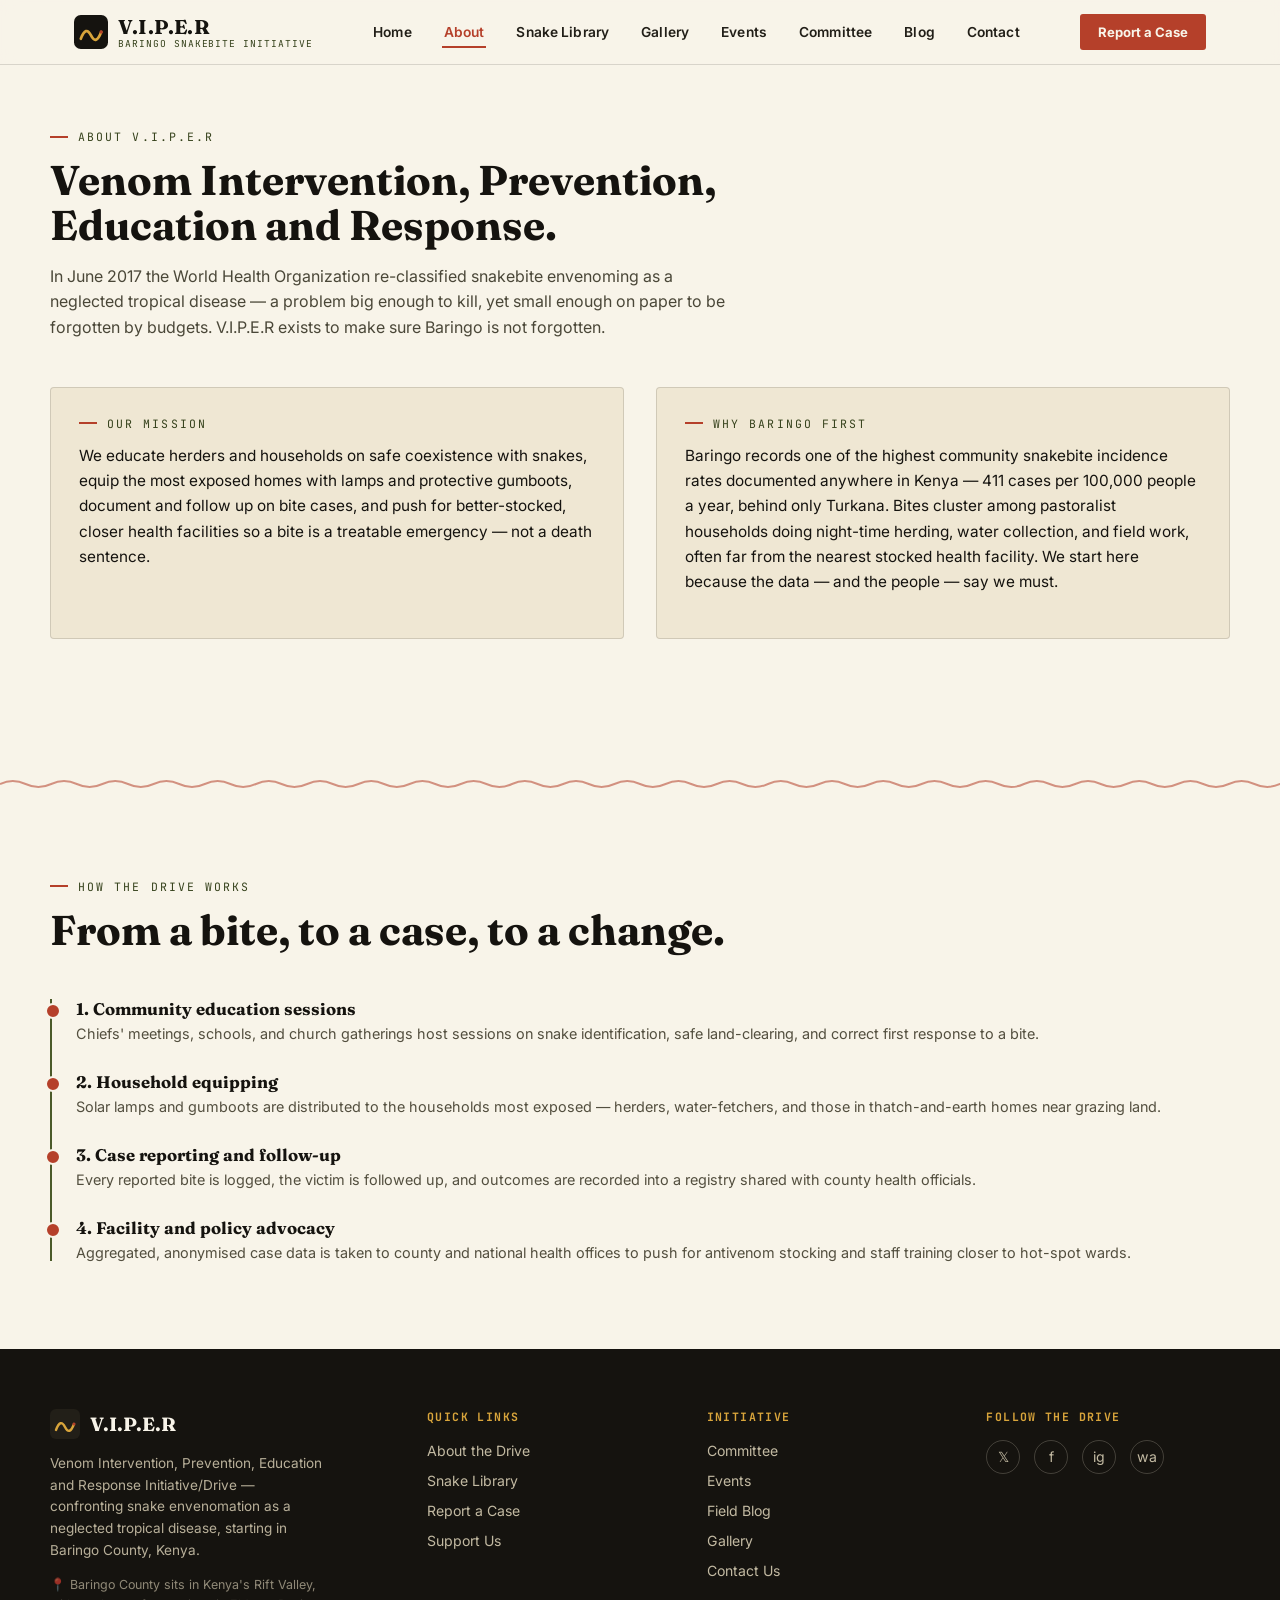
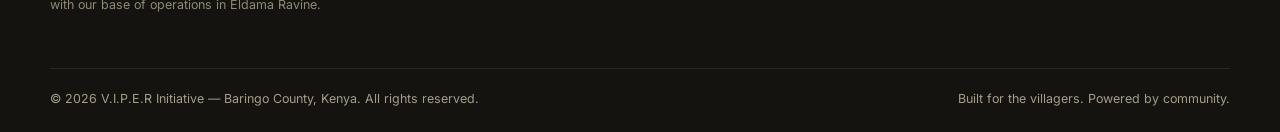
==== about.html @ d28b0827 "Add files via upload" ====
<!DOCTYPE html>
<html lang="en">
<head>
<meta charset="UTF-8">
<meta name="viewport" content="width=device-width, initial-scale=1.0">
<title>About — V.I.P.E.R | Venom Intervention, Prevention, Education and Response</title>
<link rel="icon" href="data:image/svg+xml,%3Csvg xmlns='http://www.w3.org/2000/svg' viewBox='0 0 100 100'%3E%3Crect width='100' height='100' rx='20' fill='%231C1A14'/%3E%3Cpath d='M20 70 Q35 30 50 60 Q65 90 80 50' stroke='%23D9A53B' stroke-width='8' fill='none' stroke-linecap='round'/%3E%3Ccircle cx='80' cy='50' r='5' fill='%23B5402A'/%3E%3C/svg%3E">
<link rel="preconnect" href="https://fonts.googleapis.com">
<link rel="preconnect" href="https://fonts.gstatic.com" crossorigin>
<link href="https://fonts.googleapis.com/css2?family=Fraunces:ital,opsz,wght@0,9..144,400;0,9..144,600;0,9..144,700;0,9..144,900;1,9..144,500&family=Inter:wght@400;500;600;700;800&family=JetBrains+Mono:wght@400;500;600&display=swap" rel="stylesheet">
<link rel="stylesheet" href="styles.css">
</head>
<body>

<header class="site">
  <div class="nav-wrap">
    <a href="index.html" class="brand">
      <svg class="brand-mark" viewBox="0 0 100 100"><rect width="100" height="100" rx="20" fill="#15130F"/><path d="M20 70 Q35 30 50 60 Q65 90 80 50" stroke="#D9A53B" stroke-width="8" fill="none" stroke-linecap="round"/><circle cx="80" cy="50" r="5" fill="#B5402A"/></svg>
      <span>
        <span class="brand-text">V.I.P.E.R</span>
        <span class="brand-sub">Baringo Snakebite Initiative</span>
      </span>
    </a>
    <nav class="primary" id="primaryNav">
      <a href="index.html">Home</a>
      <a href="about.html" class="active">About</a>
      <a href="learn.html">Snake Library</a>
      <a href="gallery.html">Gallery</a>
      <a href="events.html">Events</a>
      <a href="committee.html">Committee</a>
      <a href="blog.html">Blog</a>
      <a href="contact.html">Contact</a>
    </nav>
    <a href="report.html" class="cta-pill header-cta">Report a Case</a>
    <button class="burger" id="burgerBtn" aria-label="Toggle menu" aria-expanded="false">
      <span></span><span></span><span></span>
    </button>
  </div>
</header>

<div class="mobile-menu" id="mobileMenu">
  <nav>
    <a href="index.html">Home</a>
    <a href="about.html" class="active">About</a>
    <a href="learn.html">Snake Library</a>
    <a href="gallery.html">Gallery</a>
    <a href="events.html">Events</a>
    <a href="committee.html">Committee</a>
    <a href="blog.html">Blog</a>
    <a href="support.html">Support Us</a>
    <a href="contact.html">Contact</a>
  </nav>
  <a href="report.html" class="cta-pill">Report a Case</a>
</div>

<main id="app"></main>

<footer>
  <div class="footer-grid">
    <div>
      <div class="footer-brand">
        <svg width="30" height="30" viewBox="0 0 100 100"><rect width="100" height="100" rx="20" fill="#221F18"/><path d="M20 70 Q35 30 50 60 Q65 90 80 50" stroke="#D9A53B" stroke-width="8" fill="none" stroke-linecap="round"/><circle cx="80" cy="50" r="5" fill="#B5402A"/></svg>
        <span>V.I.P.E.R</span>
      </div>
      <p style="font-size:0.85rem; line-height:1.6; max-width:280px; opacity:0.8;">Venom Intervention, Prevention, Education and Response Initiative/Drive — confronting snake envenomation as a neglected tropical disease, starting in Baringo County, Kenya.</p>
      <p style="font-size:0.78rem; line-height:1.6; max-width:280px; opacity:0.6; margin-top:10px;">📍 Baringo County sits in Kenya's Rift Valley, with our base of operations in Eldama Ravine.</p>
    </div>
    <div>
      <h5>Quick Links</h5>
      <ul>
        <li><a href="about.html">About the Drive</a></li>
        <li><a href="learn.html">Snake Library</a></li>
        <li><a href="report.html">Report a Case</a></li>
        <li><a href="support.html">Support Us</a></li>
      </ul>
    </div>
    <div>
      <h5>Initiative</h5>
      <ul>
        <li><a href="committee.html">Committee</a></li>
        <li><a href="events.html">Events</a></li>
        <li><a href="blog.html">Field Blog</a></li>
        <li><a href="gallery.html">Gallery</a></li>
        <li><a href="contact.html">Contact Us</a></li>
      </ul>
    </div>
    <div>
      <h5>Follow the Drive</h5>
      <div class="socials">
        <a href="https://x.com" target="_blank" rel="noopener" aria-label="X / Twitter">𝕏</a>
        <a href="https://facebook.com" target="_blank" rel="noopener" aria-label="Facebook">f</a>
        <a href="https://instagram.com" target="_blank" rel="noopener" aria-label="Instagram">ig</a>
        <a href="https://wa.me/254700000000" target="_blank" rel="noopener" aria-label="WhatsApp">wa</a>
      </div>
    </div>
  </div>
  <div class="footer-bottom">
    <span>© 2026 V.I.P.E.R Initiative — Baringo County, Kenya. All rights reserved.</span>
    <span>Built for the villagers. Powered by community.</span>
  </div>
</footer>

<div id="loginOverlay">
  <div class="admin-panel" style="max-width:380px;">
    <div class="admin-head">
      <h3>Admin Login</h3>
      <button class="admin-close" id="loginCloseBtn">&times;</button>
    </div>
    <div class="admin-body">
      <div class="admin-row"><label>Username</label><input id="loginUser" type="text" autocomplete="username"></div>
      <div class="admin-row"><label>Password</label><input id="loginPass" type="password" autocomplete="current-password"></div>
      <p id="loginError" style="color:var(--rust); font-size:0.82rem; display:none;">Incorrect username or password.</p>
    </div>
    <div class="admin-actions">
      <button class="btn-solid" id="loginSubmitBtn">Log in</button>
    </div>
  </div>
</div>

<div id="adminOverlay">
  <div class="admin-panel" style="max-width:920px;">
    <div class="admin-head">
      <h3>VIPER Admin Dashboard</h3>
      <button class="admin-close" id="adminCloseBtn">&times;</button>
    </div>
    <div class="admin-tabs" id="adminTabs"></div>
    <p class="admin-hint">Edit a section below and save it — changes apply immediately across the live site.</p>
    <div class="admin-body" id="adminBody"></div>
    <div class="admin-actions">
      <button class="btn-solid olive" id="adminResetAllBtn" type="button">Reset all content to defaults</button>
    </div>
  </div>
</div>
<div class="admin-toast" id="adminToast">Saved.</div>

<script src="common.js"></script>
<script>runPage(pageAbout);</script>
</body>
</html>
---- styles.css ----
:root{
  --ink:#15130F;
  --ink-soft:#221F18;
  --olive:#4B5A2A;
  --olive-deep:#36421C;
  --venom:#D9A53B;
  --venom-bright:#EFC25C;
  --rust:#B5402A;
  --sand:#EFE7D3;
  --sand-dim:#E1D7BC;
  --paper:#F8F4E9;
  --line:rgba(21,19,15,0.14);
  --font-display:'Fraunces', serif;
  --font-body:'Inter', sans-serif;
  --font-mono:'JetBrains Mono', monospace;
  --radius:2px;
}
*{box-sizing:border-box;}
html{scroll-behavior:smooth;}
body{
  margin:0;
  font-family:var(--font-body);
  background:var(--paper);
  color:var(--ink);
  -webkit-font-smoothing:antialiased;
}
@media (prefers-reduced-motion: reduce){
  *{animation-duration:0.01ms !important; transition-duration:0.01ms !important; scroll-behavior:auto !important;}
}
a{color:inherit; text-decoration:none;}
img{max-width:100%; display:block;}
button{font-family:inherit; cursor:pointer;}
:focus-visible{outline:3px solid var(--venom); outline-offset:2px;}

.eyebrow{
  font-family:var(--font-mono);
  font-size:0.72rem;
  letter-spacing:0.18em;
  text-transform:uppercase;
  color:var(--olive-deep);
  display:flex;
  align-items:center;
  gap:10px;
}
.eyebrow::before{
  content:'';
  width:18px; height:2px;
  background:var(--rust);
  display:inline-block;
}

/* ===== Scale divider signature element ===== */
.scaleline{ width:100%; height:14px; display:block; overflow:hidden; }
.scaleline svg{width:100%; height:100%; display:block;}

/* ===== Header ===== */
header.site{
  position:sticky; top:0; z-index:500;
  background:rgba(248,244,233,0.92);
  backdrop-filter:blur(8px);
  border-bottom:1px solid var(--line);
}
.nav-wrap{
  max-width:1180px; margin:0 auto;
  display:flex; align-items:center; justify-content:space-between;
  padding:14px 24px;
}
.brand{display:flex; align-items:center; gap:10px;}
.brand-mark{width:34px; height:34px;}
.brand-text{font-family:var(--font-display); font-weight:700; font-size:1.25rem; letter-spacing:0.01em;}
.brand-sub{font-family:var(--font-mono); font-size:0.6rem; letter-spacing:0.1em; color:var(--olive-deep); text-transform:uppercase; display:block; margin-top:-2px;}

nav.primary{display:flex; gap:28px;}
nav.primary a{
  font-size:0.86rem; font-weight:600; letter-spacing:0.01em;
  padding:6px 2px; position:relative; color:var(--ink-soft);
}
nav.primary a::after{
  content:''; position:absolute; left:0; bottom:-2px; height:2px; width:0%;
  background:var(--rust); transition:width 0.25s ease;
}
nav.primary a.active{color:var(--rust);}
nav.primary a.active::after, nav.primary a:hover::after{width:100%;}

.cta-pill{
  background:var(--rust); color:var(--paper);
  font-weight:700; font-size:0.82rem;
  padding:10px 18px; border-radius:3px;
  border:none; display:inline-block;
}
.cta-pill:hover{background:#8e3120;}

/* Hamburger -> three lines toggle */
.burger{
  display:none; flex-direction:column; justify-content:center; gap:5px;
  width:38px; height:38px; background:none; border:none; padding:0;
}
.burger span{
  display:block; height:2.5px; width:100%; background:var(--ink);
  transition:transform 0.3s ease, opacity 0.3s ease;
}
.burger.open span:nth-child(1){transform:translateY(7.5px) rotate(45deg);}
.burger.open span:nth-child(2){opacity:0;}
.burger.open span:nth-child(3){transform:translateY(-7.5px) rotate(-45deg);}

.mobile-menu{
  display:block;
  position:fixed; inset:0; top:64px; z-index:400;
  background:var(--paper);
  transform:translateY(-12px); opacity:0; pointer-events:none; visibility:hidden;
  transition:transform 0.25s ease, opacity 0.25s ease, visibility 0.25s;
  overflow-y:auto;
}
.mobile-menu.open{transform:translateY(0); opacity:1; pointer-events:auto; visibility:visible;}
@media (min-width:861px){ .mobile-menu{ display:none; } }
.mobile-menu nav{display:flex; flex-direction:column; padding:18px 24px;}
.mobile-menu nav a{
  font-family:var(--font-display); font-size:1.6rem; font-weight:600;
  padding:16px 0; border-bottom:1px solid var(--line); display:block;
}
.mobile-menu nav a.active{color:var(--rust);}
.mobile-menu .cta-pill{margin:24px; text-align:center;}

@media (max-width:860px){
  nav.primary{display:none;}
  .burger{display:flex;}
  .header-cta{display:none;}
}

/* ===== Layout ===== */
main{display:block;}
section{padding:88px 24px;}
.wrap{max-width:1180px; margin:0 auto;}

.hero{
  background:var(--ink);
  color:var(--sand);
  position:relative;
  overflow:hidden;
  padding-top:72px;
}
.hero::before{
  content:'';
  position:absolute; inset:0;
  background-image: radial-gradient(circle at 85% 20%, rgba(217,165,59,0.16), transparent 45%),
                     radial-gradient(circle at 10% 90%, rgba(181,64,42,0.18), transparent 40%);
  pointer-events:none;
}
.hero-grid{
  position:relative; z-index:2;
  display:grid; grid-template-columns:1.15fr 0.85fr; gap:48px; align-items:center;
}
@media (max-width:900px){.hero-grid{grid-template-columns:1fr;}}
.hero h1{
  font-family:var(--font-display); font-weight:900;
  font-size:clamp(2.4rem, 5.2vw, 4.1rem);
  line-height:1.02; margin:18px 0 22px; letter-spacing:-0.01em;
}
.hero h1 em{font-style:italic; color:var(--venom); font-weight:600;}
.hero p.lede{font-size:1.08rem; line-height:1.6; color:var(--sand-dim); max-width:560px; margin-bottom:32px;}
.hero-actions{display:flex; gap:14px; flex-wrap:wrap;}
.btn-ghost{
  border:1.5px solid var(--sand-dim); color:var(--sand);
  padding:12px 22px; border-radius:3px; font-weight:700; font-size:0.9rem; display:inline-block;
}
.btn-ghost:hover{border-color:var(--venom); color:var(--venom);}

.stat-card{
  background:var(--ink-soft); border:1px solid rgba(239,231,211,0.12);
  border-radius:4px; padding:30px; position:relative;
}
.stat-big{font-family:var(--font-display); font-weight:900; font-size:3.6rem; color:var(--venom-bright); line-height:1;}
.stat-cap{font-family:var(--font-mono); font-size:0.74rem; letter-spacing:0.04em; color:var(--sand-dim); margin-top:10px; line-height:1.5;}
.stat-foot{margin-top:22px; padding-top:18px; border-top:1px solid rgba(239,231,211,0.14); font-size:0.78rem; color:rgba(239,231,211,0.55);}

.section-head{max-width:680px; margin-bottom:46px;}
.section-head h2{font-family:var(--font-display); font-weight:700; font-size:clamp(1.9rem,3.4vw,2.6rem); margin:14px 0 10px; line-height:1.08;}
.section-head p{color:#4a4738; line-height:1.6; font-size:1rem;}

.panel{ background:var(--sand); border:1px solid var(--line); border-radius:4px; padding:28px; }

.grid-3{display:grid; grid-template-columns:repeat(3,1fr); gap:22px;}
.grid-2{display:grid; grid-template-columns:1fr 1fr; gap:32px;}
@media (max-width:860px){.grid-3{grid-template-columns:1fr;} .grid-2{grid-template-columns:1fr;}}

.card{
  background:var(--paper); border:1px solid var(--line); border-radius:4px; padding:26px;
  transition:transform 0.2s ease, box-shadow 0.2s ease;
}
.card:hover{transform:translateY(-3px); box-shadow:0 12px 28px rgba(21,19,15,0.08);}
.card h3{font-family:var(--font-display); font-size:1.2rem; margin:12px 0 8px;}
.card p{font-size:0.92rem; color:#534f3f; line-height:1.55;}
.tag{
  font-family:var(--font-mono); font-size:0.68rem; letter-spacing:0.08em; text-transform:uppercase;
  background:var(--olive); color:var(--paper); padding:4px 9px; border-radius:2px; display:inline-block;
}
.tag.rust{background:var(--rust);}
.tag.venom{background:var(--venom); color:var(--ink);}

section.olive{background:var(--olive-deep); color:var(--sand);}
section.olive .section-head p{color:rgba(239,231,211,0.78);}

.field{margin-bottom:18px; display:flex; flex-direction:column; gap:7px;}
.field label{font-size:0.82rem; font-weight:600;}
.field input, .field select, .field textarea{
  font-family:inherit; font-size:0.95rem; padding:12px 14px;
  border:1.5px solid var(--line); border-radius:3px; background:var(--paper); color:var(--ink);
}
.field input:focus, .field select:focus, .field textarea:focus{border-color:var(--venom);}
.btn-solid{
  background:var(--rust); color:var(--paper); border:none; font-weight:700;
  padding:13px 26px; border-radius:3px; font-size:0.92rem;
}
.btn-solid:hover{background:#8e3120;}
.btn-solid.olive{background:var(--olive);}
.btn-solid.olive:hover{background:var(--olive-deep);}
.form-note{font-size:0.8rem; color:#75705c; margin-top:14px;}
.success-msg{
  display:none; background:var(--olive); color:var(--paper); padding:14px 18px; border-radius:3px;
  font-size:0.88rem; margin-top:16px; font-weight:600;
}

.timeline{border-left:2px solid var(--olive); padding-left:24px; display:flex; flex-direction:column; gap:30px;}
.timeline .step{position:relative;}
.timeline .step::before{
  content:''; position:absolute; left:-31px; top:4px; width:12px; height:12px;
  border-radius:50%; background:var(--rust); border:2px solid var(--paper);
}
.timeline .step h4{font-family:var(--font-display); font-size:1.05rem; margin:0 0 6px;}
.timeline .step p{font-size:0.9rem; color:#534f3f; margin:0;}

.gallery-grid{display:grid; grid-template-columns:repeat(3,1fr); gap:14px;}
@media (max-width:860px){.gallery-grid{grid-template-columns:repeat(2,1fr);}}
.gallery-item{
  aspect-ratio:4/3; border-radius:4px; display:flex; align-items:center; justify-content:center;
  color:var(--paper); font-family:var(--font-mono); font-size:0.72rem; text-align:center; padding:10px;
  background-size:cover; background-position:center;
}

.blog-list{display:flex; flex-direction:column;}
.blog-item{display:grid; grid-template-columns:120px 1fr; gap:24px; padding:26px 0; border-bottom:1px solid var(--line);}
.blog-date{font-family:var(--font-mono); font-size:0.78rem; color:var(--rust);}
.blog-item h3{font-family:var(--font-display); font-size:1.25rem; margin:0 0 8px;}
.blog-item p{font-size:0.92rem; color:#534f3f; line-height:1.55; margin:0 0 10px;}
@media (max-width:600px){.blog-item{grid-template-columns:1fr;}}

.person-card{text-align:center;}
.avatar{
  width:84px; height:84px; border-radius:50%; margin:0 auto 14px;
  display:flex; align-items:center; justify-content:center;
  font-family:var(--font-display); font-weight:700; font-size:1.5rem; color:var(--paper);
}

.snake-illustration{
  width:100%; aspect-ratio:4/3; border-radius:4px; margin-bottom:14px;
  background:var(--sand); display:flex; align-items:center; justify-content:center; overflow:hidden;
}
.snake-illustration svg{width:80%; height:80%;}

.acc-trigger-solo{
  width:100%; display:flex; align-items:center; justify-content:space-between;
  background:var(--sand); border:1px solid var(--line); border-radius:6px; padding:20px 24px;
  font-family:var(--font-display); font-size:1.1rem; font-weight:600; color:var(--ink); text-align:left;
}
.acc-trigger-solo:hover{background:var(--sand-dim);}
.acc-trigger-solo.open .acc-caret{transform:rotate(180deg);}
.acc-panel-solo{max-height:0; overflow:hidden; transition:max-height 0.4s ease;}
.acc-panel-solo.open{max-height:2000px;}
.acc-caret{transition:transform 0.25s ease; color:var(--rust); font-size:1.1rem;}

.mpesa-box{
  background:var(--ink); color:var(--paper); border-radius:6px; padding:32px;
  display:flex; flex-wrap:wrap; gap:28px; align-items:center; justify-content:space-between;
}
.mpesa-number{font-family:var(--font-mono); font-size:1.8rem; font-weight:600; color:var(--venom-bright); letter-spacing:0.02em;}
.copy-btn{background:var(--venom); color:var(--ink); border:none; padding:10px 18px; border-radius:3px; font-weight:700; font-size:0.85rem;}

footer{background:var(--ink); color:var(--sand-dim); padding:60px 24px 26px;}
.footer-grid{display:grid; grid-template-columns:1.4fr 1fr 1fr 1fr; gap:36px; max-width:1180px; margin:0 auto;}
@media (max-width:860px){.footer-grid{grid-template-columns:1fr 1fr;}}
.footer-grid h5{font-family:var(--font-mono); font-size:0.72rem; letter-spacing:0.12em; text-transform:uppercase; color:var(--venom); margin:0 0 16px;}
.footer-grid ul{list-style:none; padding:0; margin:0; display:flex; flex-direction:column; gap:10px;}
.footer-grid a{font-size:0.88rem; opacity:0.85;}
.footer-grid a:hover{opacity:1; color:var(--venom-bright);}
.footer-brand{display:flex; align-items:center; gap:10px; margin-bottom:14px;}
.footer-brand span{font-family:var(--font-display); font-weight:700; font-size:1.2rem; color:var(--paper);}
.footer-bottom{
  max-width:1180px; margin:40px auto 0; padding-top:22px; border-top:1px solid rgba(239,231,211,0.14);
  display:flex; flex-wrap:wrap; gap:16px; justify-content:space-between; font-size:0.78rem; opacity:0.7;
}
.socials{display:flex; gap:14px;}
.socials a{width:34px; height:34px; border:1px solid rgba(239,231,211,0.25); border-radius:50%; display:flex; align-items:center; justify-content:center;}
.socials a:hover{border-color:var(--venom); color:var(--venom);}

.page{animation:fadein 0.35s ease;}
@keyframes fadein{from{opacity:0; transform:translateY(8px);} to{opacity:1; transform:translateY(0);}}

.severity-grid{display:flex; gap:10px; flex-wrap:wrap;}
.sev-opt{
  border:1.5px solid var(--line); padding:10px 16px; border-radius:30px; font-size:0.85rem; font-weight:600; cursor:pointer;
  background:var(--paper); display:inline-flex; align-items:center;
}
.sev-opt input{display:none;}
.sev-opt.checked{border-color:var(--rust); background:var(--rust); color:var(--paper);}

/* ===== Admin dashboard ===== */
#adminOverlay, #loginOverlay{
  position:fixed; inset:0; background:rgba(21,19,15,0.78); z-index:9000;
  display:none; align-items:center; justify-content:center; padding:24px;
  backdrop-filter:blur(3px);
}
#adminOverlay.open, #loginOverlay.open{display:flex;}
.admin-panel{
  background:var(--paper); width:min(880px,100%); max-height:88vh; overflow-y:auto;
  border-radius:6px; padding:0; box-shadow:0 30px 80px rgba(0,0,0,0.4);
}
.admin-head{
  display:flex; align-items:center; justify-content:space-between; padding:20px 26px;
  border-bottom:1px solid var(--line); position:sticky; top:0; background:var(--paper);
}
.admin-head h3{font-family:var(--font-display); margin:0; font-size:1.2rem;}
.admin-close{background:none; border:none; font-size:1.4rem; line-height:1;}
.admin-body{padding:24px 26px;}
.admin-section{margin-bottom:24px; padding-bottom:22px; border-bottom:1px dashed var(--line);}
.admin-section h4{font-family:var(--font-mono); font-size:0.78rem; text-transform:uppercase; letter-spacing:0.08em; color:var(--olive-deep); margin:0 0 12px;}
.admin-row{display:flex; flex-direction:column; gap:6px; margin-bottom:14px;}
.admin-row label{font-size:0.78rem; font-weight:600; color:#534f3f;}
.admin-row input, .admin-row textarea{
  font-family:inherit; padding:10px 12px; border:1.5px solid var(--line); border-radius:3px; font-size:0.9rem; background:#fff;
}
.admin-actions{display:flex; gap:12px; padding:18px 26px; border-top:1px solid var(--line); position:sticky; bottom:0; background:var(--paper);}
.admin-hint{font-size:0.78rem; color:#75705c; padding:0 26px 6px;}
.admin-tabs{display:flex; gap:6px; flex-wrap:wrap; padding:14px 26px 0; border-bottom:1px solid var(--line);}
.admin-tab{
  background:var(--sand); border:1px solid var(--line); border-bottom:none; border-radius:4px 4px 0 0;
  padding:8px 14px; font-size:0.78rem; font-weight:600; color:#534f3f; margin-bottom:-1px;
}
.admin-tab.active{background:var(--paper); color:var(--rust); border-color:var(--rust);}
.admin-subitem{
  border:1px solid var(--line); border-radius:4px; padding:16px; margin-bottom:14px; background:var(--sand);
}
.admin-remove{
  background:var(--rust); color:var(--paper); border:none; padding:7px 14px; border-radius:3px;
  font-size:0.78rem; font-weight:700; margin-top:4px;
}
.admin-remove:hover{background:#8e3120;}
.admin-toast{
  position:fixed; bottom:24px; right:24px; background:var(--olive); color:var(--paper);
  padding:12px 18px; border-radius:4px; font-size:0.85rem; font-weight:600; z-index:9100; display:none;
}
.kbd-tip{
  position:fixed; bottom:18px; left:18px; z-index:300; font-family:var(--font-mono); font-size:0.68rem;
  color:rgba(21,19,15,0.35); background:rgba(248,244,233,0.7); padding:4px 8px; border-radius:3px; pointer-events:none;
}
@media (max-width:700px){.kbd-tip{display:none;}}
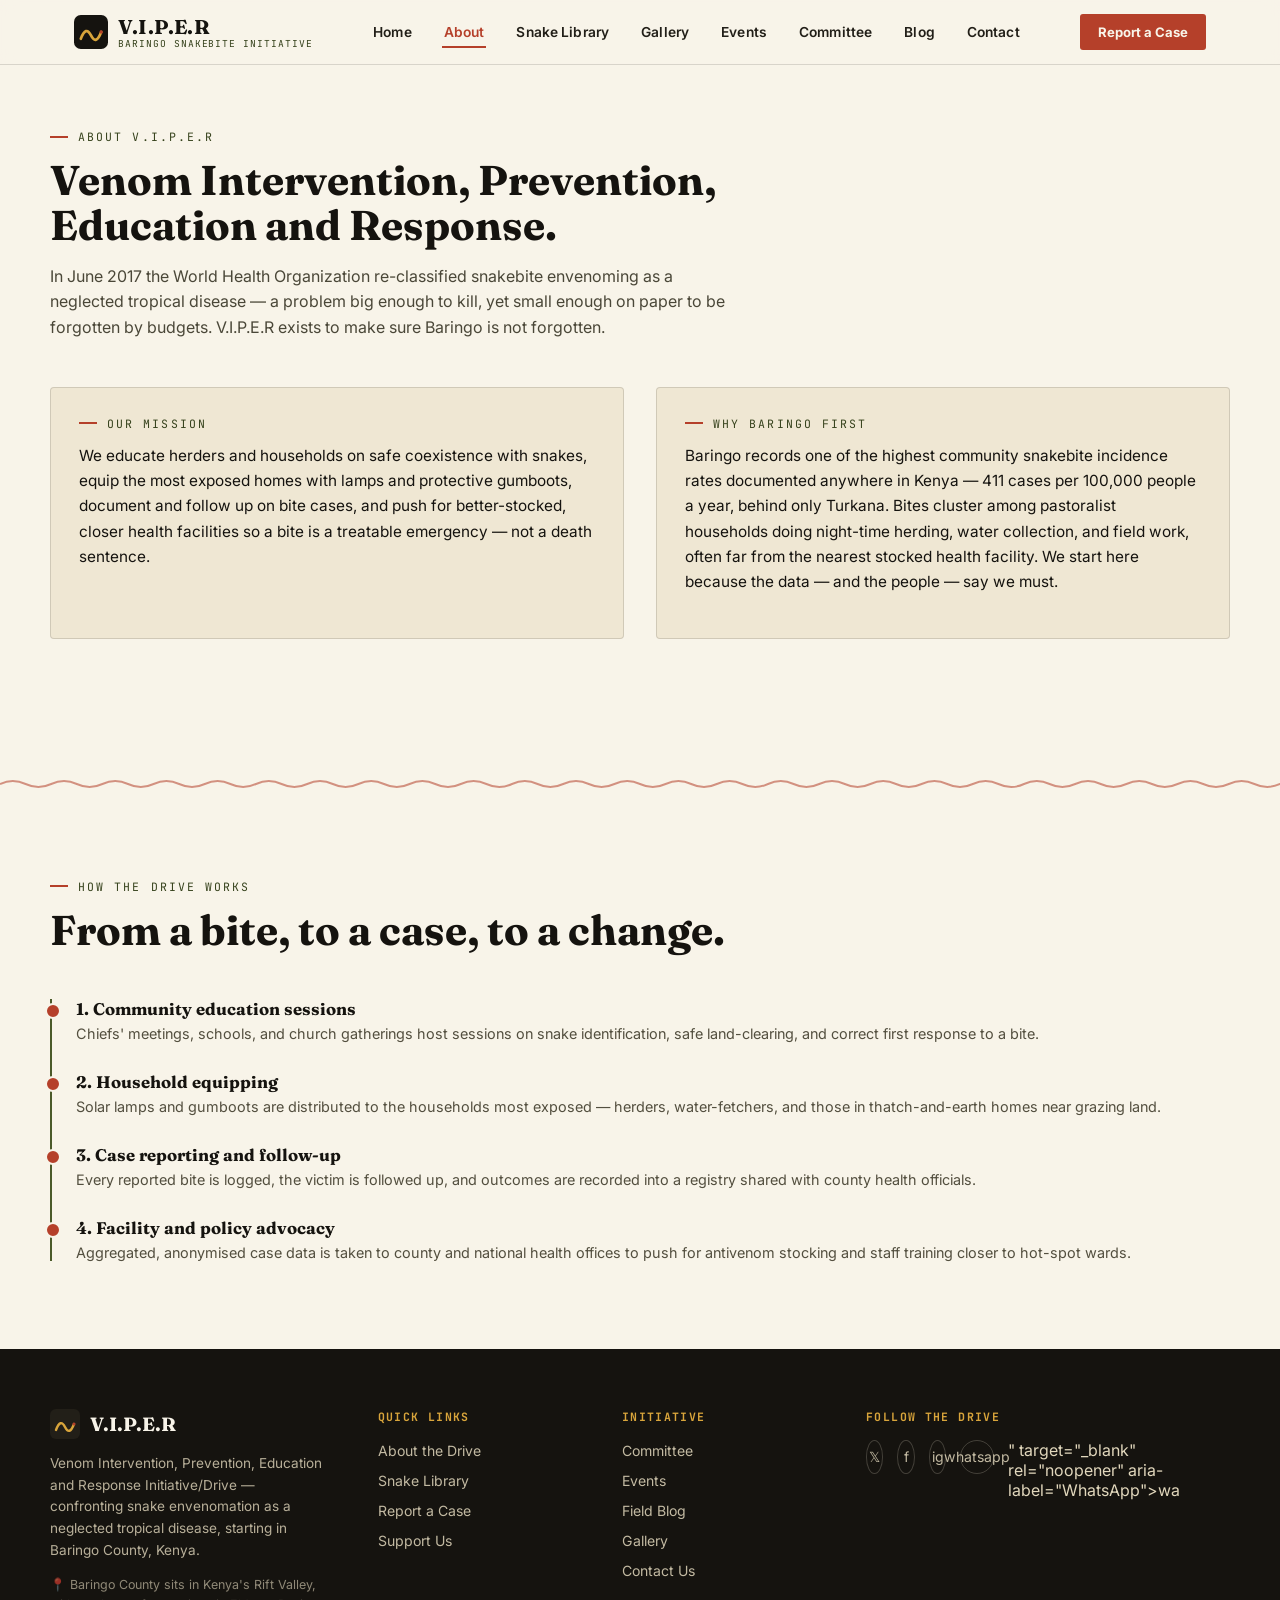
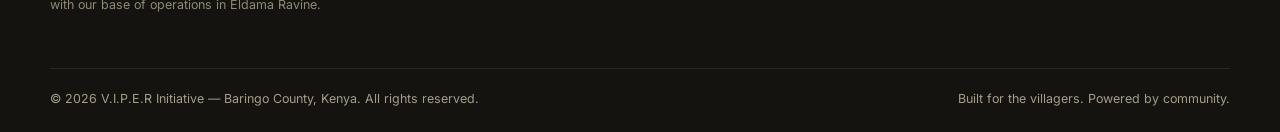
==== commit 40b531b0: "Update social media links in about.html" ====
--- a/about.html
+++ b/about.html
@@ -88,9 +88,9 @@
       <h5>Follow the Drive</h5>
       <div class="socials">
         <a href="https://x.com" target="_blank" rel="noopener" aria-label="X / Twitter">𝕏</a>
-        <a href="https://facebook.com" target="_blank" rel="noopener" aria-label="Facebook">f</a>
-        <a href="https://instagram.com" target="_blank" rel="noopener" aria-label="Instagram">ig</a>
-        <a href="https://wa.me/254700000000" target="_blank" rel="noopener" aria-label="WhatsApp">wa</a>
+        <a href="https://www.facebook.com/61585497480154/posts/122105834745183249/?app=fbl" target="_blank" rel="noopener" aria-label="Facebook">f</a>
+        <a href="https://www.instagram.com/iss_quah?igsh=NGh1MmR4NGZmM2Ns" target="_blank" rel="noopener" aria-label="Instagram">ig</a>
+        <a href="<a href="https://api.whatsapp.com/send?phone=%2B254724151206"><i class="fab fa-whatsapp"></i> whatsapp</a>" target="_blank" rel="noopener" aria-label="WhatsApp">wa</a>
       </div>
     </div>
   </div>
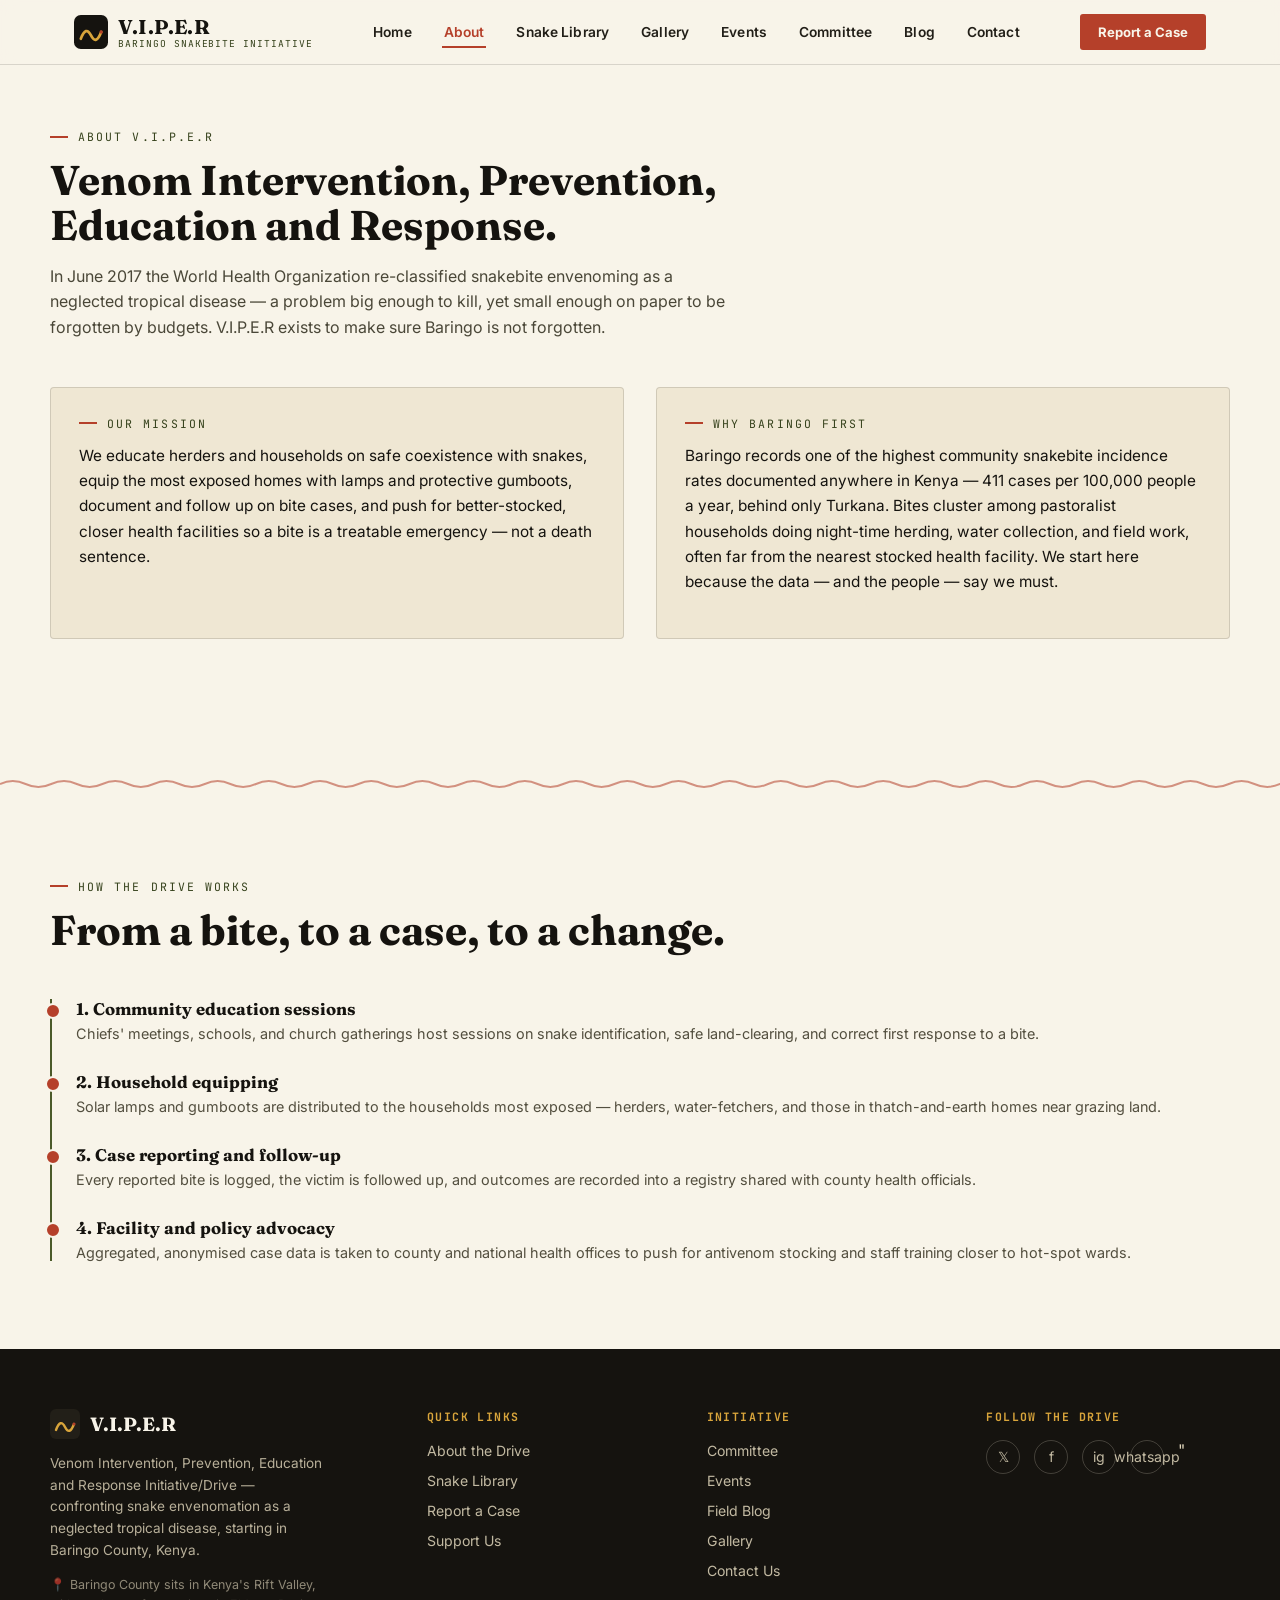
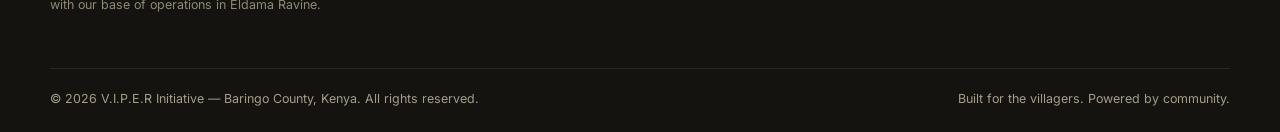
==== commit d6768ba0: "Update about.html" ====
--- a/about.html
+++ b/about.html
@@ -90,7 +90,7 @@
         <a href="https://x.com" target="_blank" rel="noopener" aria-label="X / Twitter">𝕏</a>
         <a href="https://www.facebook.com/61585497480154/posts/122105834745183249/?app=fbl" target="_blank" rel="noopener" aria-label="Facebook">f</a>
         <a href="https://www.instagram.com/iss_quah?igsh=NGh1MmR4NGZmM2Ns" target="_blank" rel="noopener" aria-label="Instagram">ig</a>
-        <a href="<a href="https://api.whatsapp.com/send?phone=%2B254724151206"><i class="fab fa-whatsapp"></i> whatsapp</a>" target="_blank" rel="noopener" aria-label="WhatsApp">wa</a>
+        <a href="<a href="https://api.whatsapp.com/send?phone=%2B254724151206"><i class="fab fa-whatsapp"></i> whatsapp</a>" 
       </div>
     </div>
   </div>
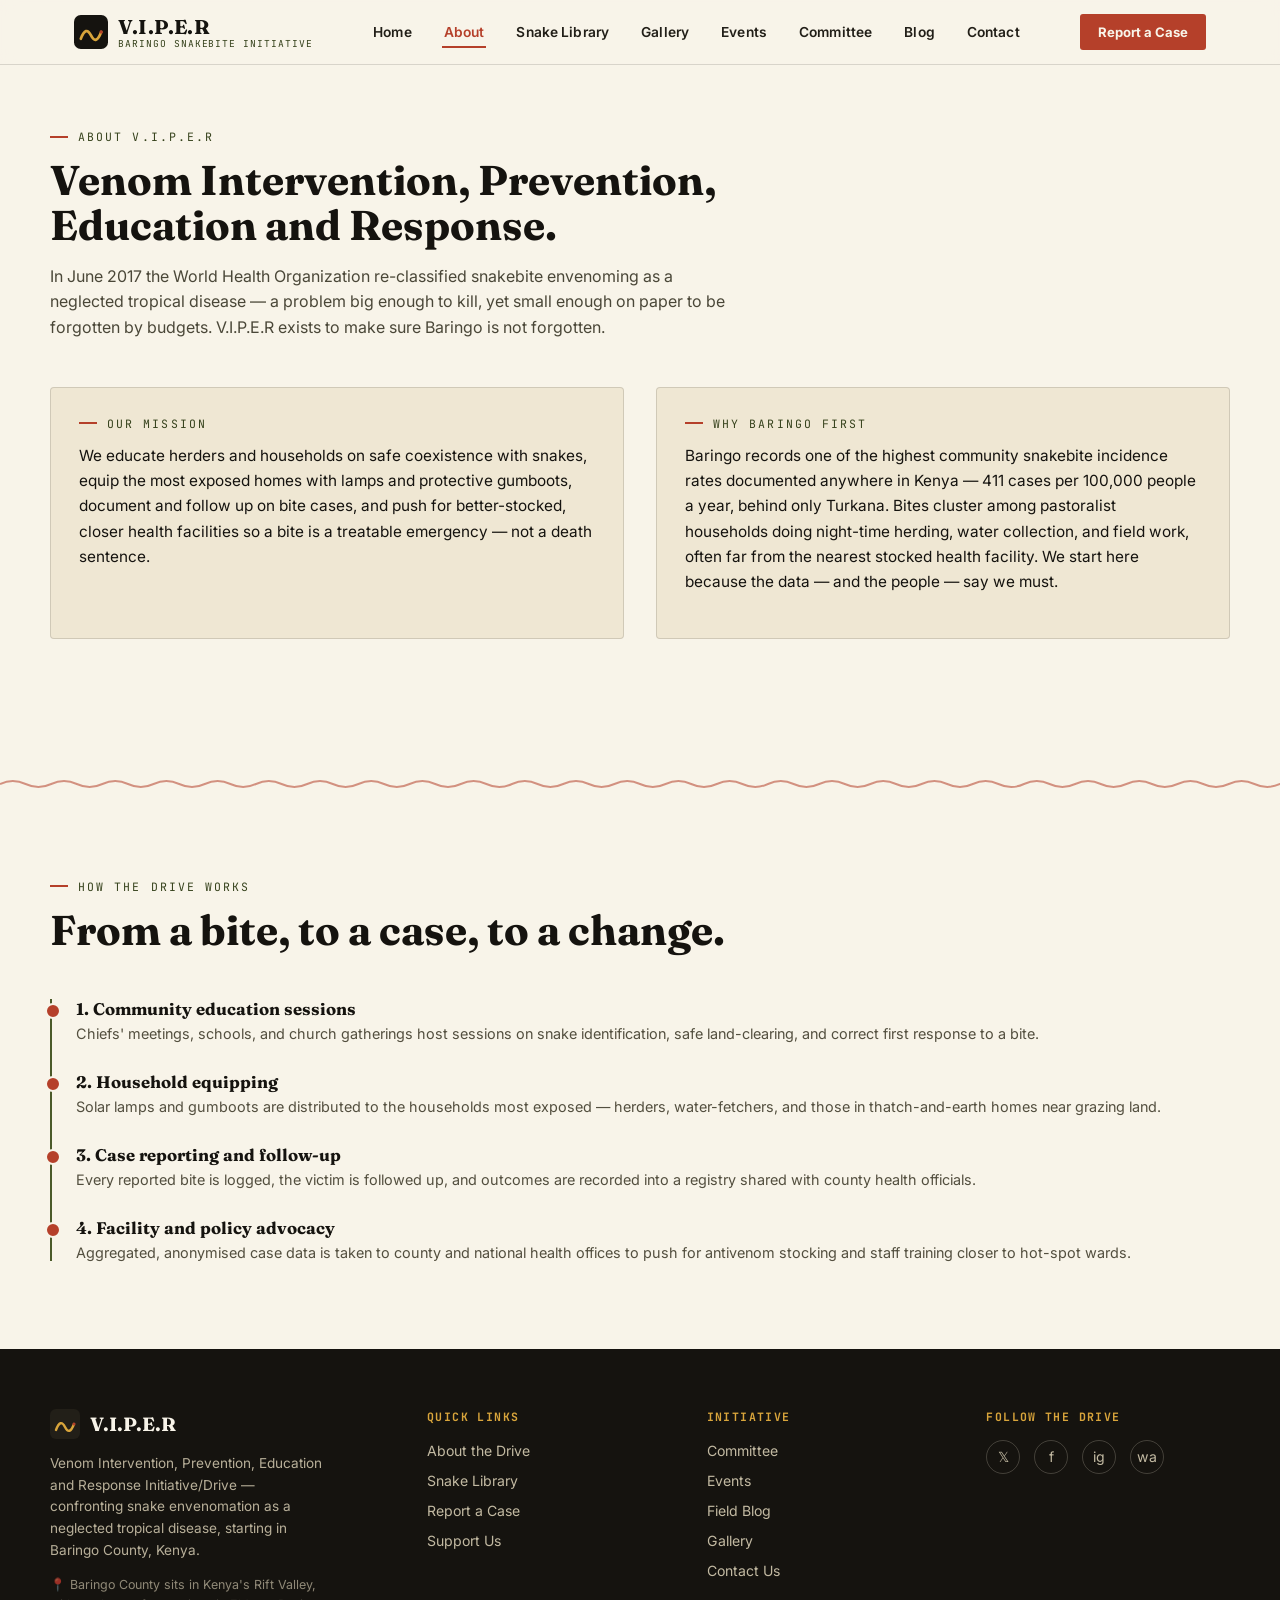
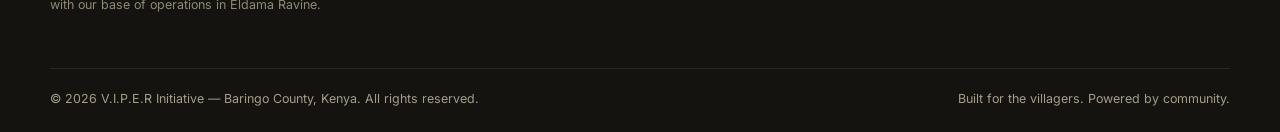
==== commit 75daae2e: "Update social media links in about.html" ====
--- a/about.html
+++ b/about.html
@@ -87,10 +87,10 @@
     <div>
       <h5>Follow the Drive</h5>
       <div class="socials">
-        <a href="https://x.com" target="_blank" rel="noopener" aria-label="X / Twitter">𝕏</a>
+  <a href="https://x.com" target="_blank" rel="noopener" aria-label="X / Twitter">𝕏</a>
         <a href="https://www.facebook.com/61585497480154/posts/122105834745183249/?app=fbl" target="_blank" rel="noopener" aria-label="Facebook">f</a>
         <a href="https://www.instagram.com/iss_quah?igsh=NGh1MmR4NGZmM2Ns" target="_blank" rel="noopener" aria-label="Instagram">ig</a>
-        <a href="<a href="https://api.whatsapp.com/send?phone=%2B254724151206"><i class="fab fa-whatsapp"></i> whatsapp</a>" 
+        <a href="https://wa.me/254724151206" target="_blank" rel="noopener" aria-label="WhatsApp">wa</a>
       </div>
     </div>
   </div>
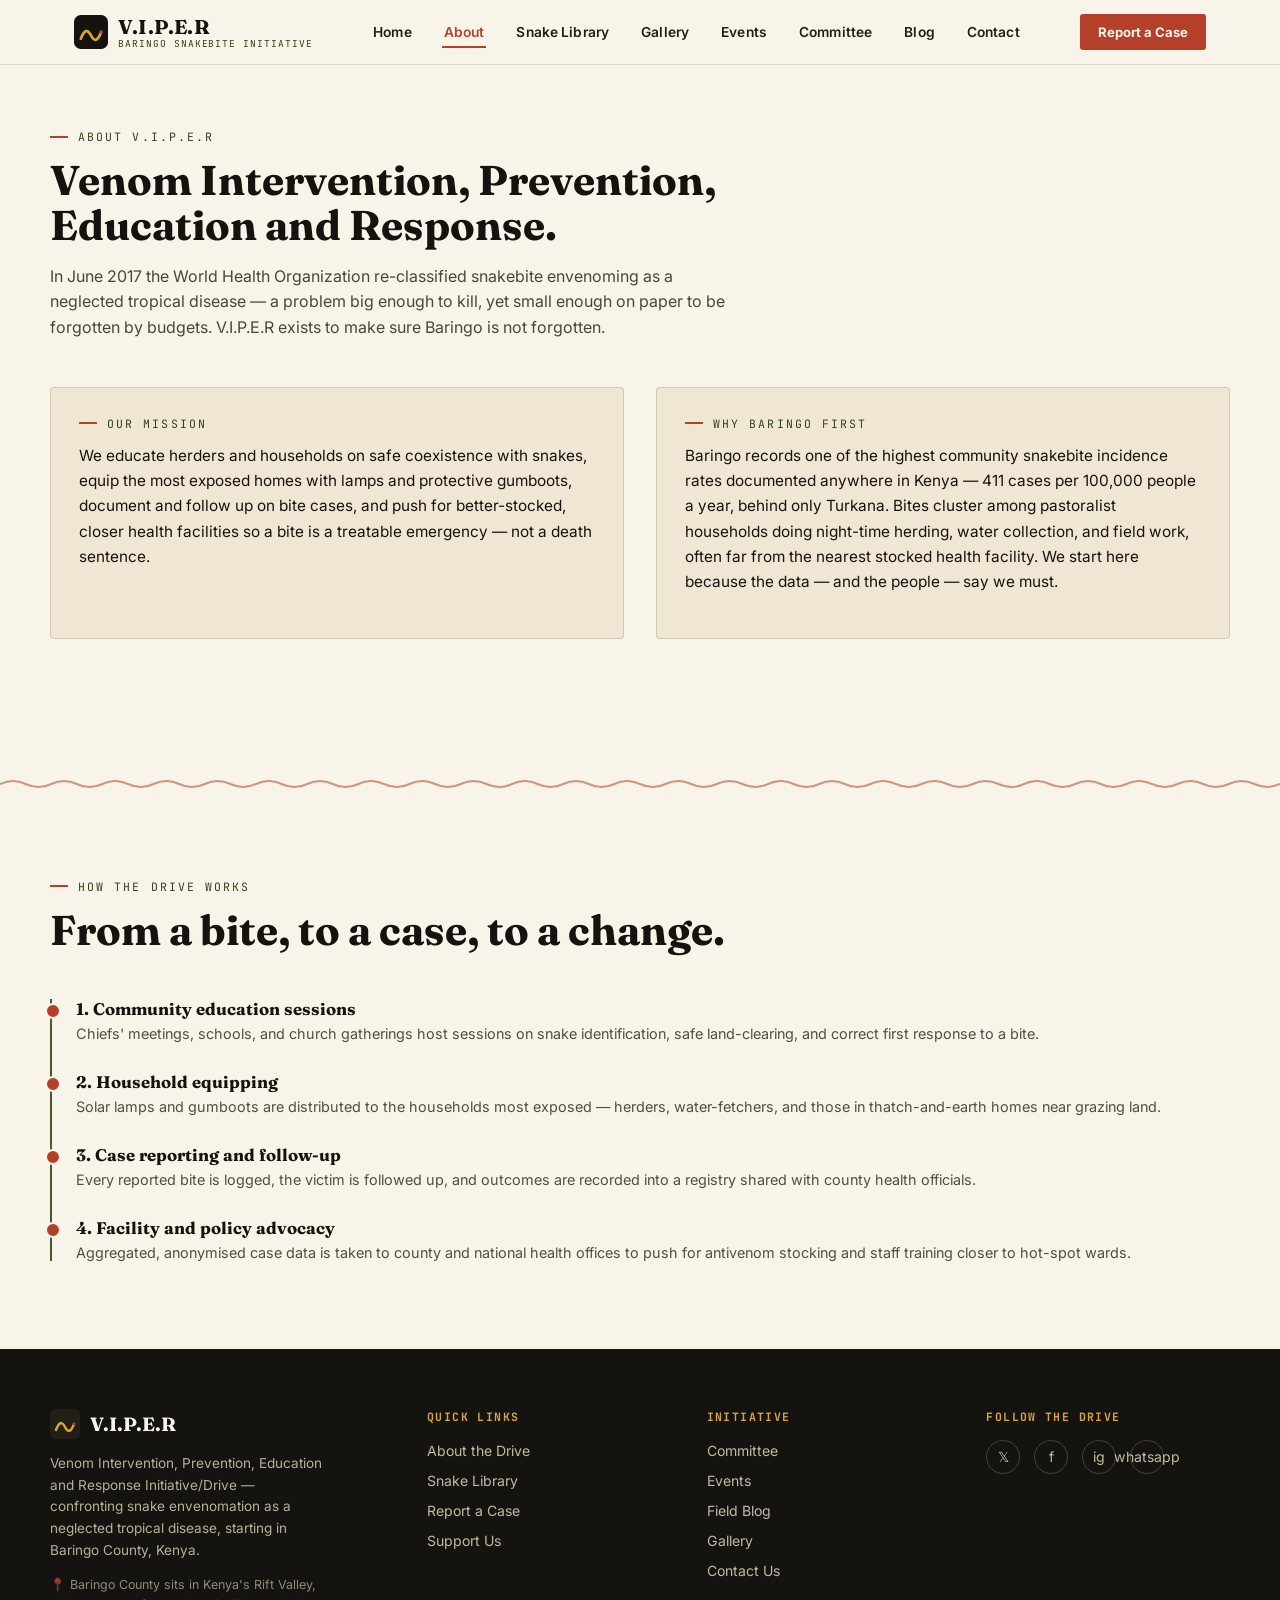
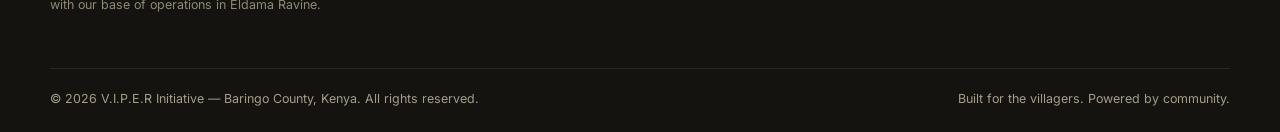
==== commit 6dc4ea4d: "Update about.html" ====
--- a/about.html
+++ b/about.html
@@ -90,7 +90,7 @@
   <a href="https://x.com" target="_blank" rel="noopener" aria-label="X / Twitter">𝕏</a>
         <a href="https://www.facebook.com/61585497480154/posts/122105834745183249/?app=fbl" target="_blank" rel="noopener" aria-label="Facebook">f</a>
         <a href="https://www.instagram.com/iss_quah?igsh=NGh1MmR4NGZmM2Ns" target="_blank" rel="noopener" aria-label="Instagram">ig</a>
-        <a href="https://wa.me/254724151206" target="_blank" rel="noopener" aria-label="WhatsApp">wa</a>
+        <a href="https://api.whatsapp.com/send?phone=%2B254724151206"><i class="fab fa-whatsapp"></i> whatsapp</a>
       </div>
     </div>
   </div>
